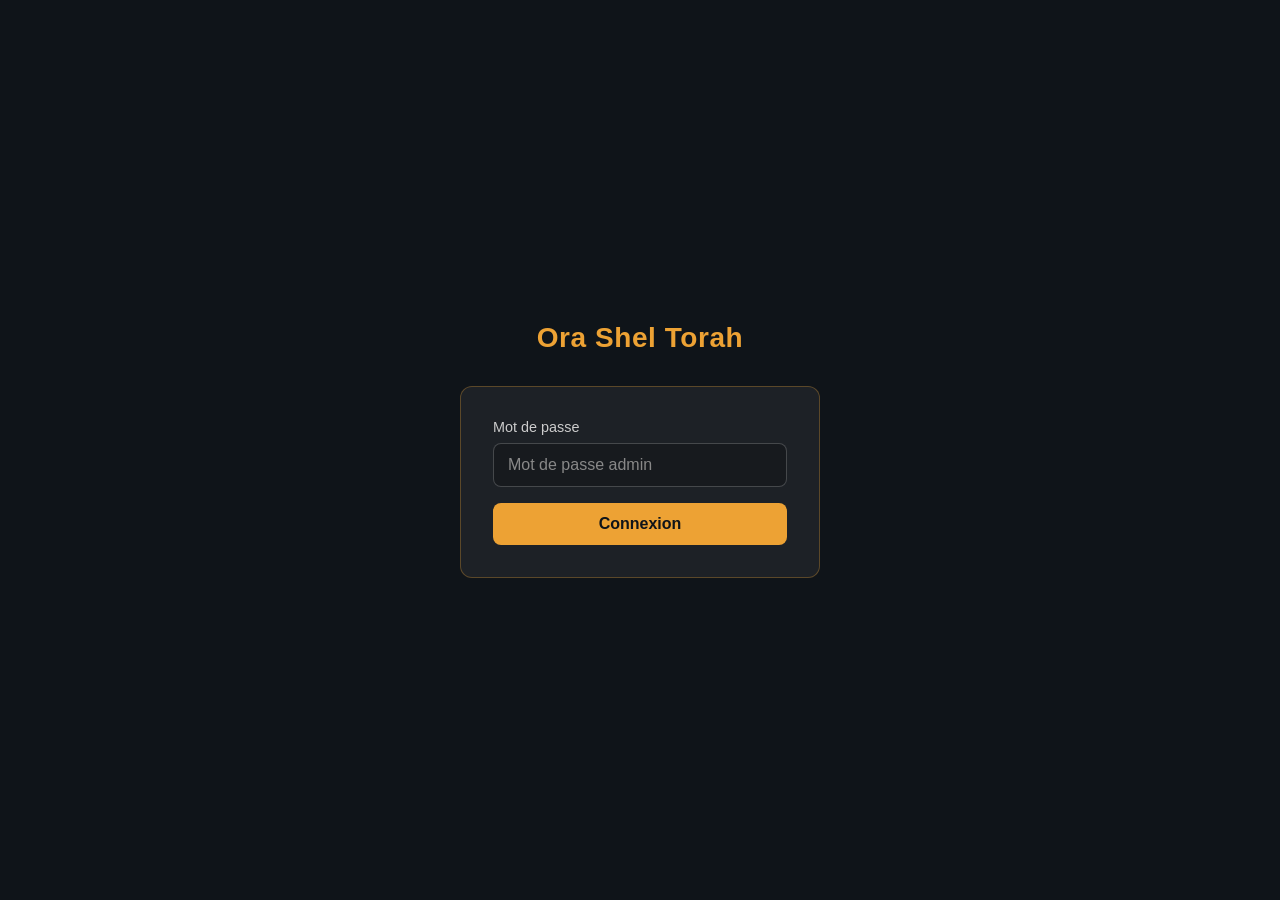
==== admin.html @ 5a6f04cb "fonctionnement dashboard" ====
<!DOCTYPE html>
<html lang="fr">
<head>
  <meta charset="UTF-8">
  <meta name="viewport" content="width=device-width, initial-scale=1.0">
  <title>Admin — Ora Shel Torah</title>
  <style>
    * { box-sizing: border-box; }
    body {
      font-family: Arial, sans-serif;
      margin: 0;
      padding: 0;
      background: #0f1419;
      min-height: 100vh;
      color: #333;
    }
    body.dashboard-visible {
      background: #fff;
    }

    /* ========== PAGE CONNEXION ========== */
    #login-page {
      min-height: 100vh;
      display: flex;
      flex-direction: column;
      align-items: center;
      justify-content: center;
      padding: 2rem;
      background: #0f1419;
    }
    #login-page.hidden { display: none; }

    .login-logo {
      color: #eda234;
      font-size: 1.75rem;
      font-weight: 700;
      margin-bottom: 2rem;
      text-align: center;
      letter-spacing: 0.02em;
    }
    .login-box {
      background: rgba(255,255,255,0.06);
      border: 1px solid rgba(237, 162, 52, 0.3);
      border-radius: 12px;
      padding: 2rem;
      width: 100%;
      max-width: 360px;
    }
    .login-box label {
      display: block;
      color: #ccc;
      font-size: 0.9rem;
      margin-bottom: 0.5rem;
    }
    .login-box input[type="password"] {
      width: 100%;
      padding: 12px 14px;
      border: 1px solid rgba(255,255,255,0.2);
      border-radius: 8px;
      background: rgba(0,0,0,0.2);
      color: #fff;
      font-size: 1rem;
      margin-bottom: 1rem;
    }
    .login-box input::placeholder {
      color: #888;
    }
    .btn-login {
      width: 100%;
      padding: 12px;
      background: #eda234;
      color: #0f1419;
      border: none;
      border-radius: 8px;
      font-size: 1rem;
      font-weight: 600;
      cursor: pointer;
      transition: background 0.2s;
    }
    .btn-login:hover {
      background: #d4922a;
    }
    .login-error {
      color: #e74c3c;
      font-size: 0.9rem;
      margin-top: 1rem;
      text-align: center;
      display: none;
    }
    .login-error.visible { display: block; }

    /* ========== DASHBOARD ========== */
    #dashboard {
      display: none;
      max-width: 640px;
      margin: 0 auto;
      padding: 2rem;
      background: #fff;
      min-height: 100vh;
    }
    #dashboard.visible { display: block; }

    .dashboard-header {
      display: flex;
      align-items: center;
      justify-content: space-between;
      margin-bottom: 2rem;
      padding-bottom: 1rem;
      border-bottom: 2px solid #eda234;
    }
    .dashboard-title {
      font-size: 1.5rem;
      color: #0f1419;
      margin: 0;
    }
    .btn-logout {
      padding: 8px 16px;
      background: #0f1419;
      color: #fff;
      border: none;
      border-radius: 8px;
      font-size: 0.9rem;
      cursor: pointer;
    }
    .btn-logout:hover { opacity: 0.9; }

    .form-group {
      margin-bottom: 1.25rem;
    }
    .form-group label {
      display: block;
      font-size: 0.9rem;
      font-weight: 600;
      color: #333;
      margin-bottom: 0.4rem;
    }
    .form-group input {
      width: 100%;
      padding: 10px 12px;
      border: 1px solid #ccc;
      border-radius: 8px;
      font-size: 1rem;
      font-family: Arial, sans-serif;
    }
    .form-group input:focus {
      outline: none;
      border-color: #eda234;
      box-shadow: 0 0 0 2px rgba(237, 162, 52, 0.2);
    }

    .btn-send {
      padding: 12px 24px;
      background: #eda234;
      color: #0f1419;
      border: none;
      border-radius: 8px;
      font-size: 1rem;
      font-weight: 600;
      cursor: pointer;
      margin-top: 0.5rem;
      transition: background 0.2s;
    }
    .btn-send:hover {
      background: #d4922a;
    }
    .btn-send:disabled {
      opacity: 0.6;
      cursor: not-allowed;
    }

    .msg-success {
      color: #27ae60;
      font-size: 0.95rem;
      margin-top: 1rem;
      padding: 10px;
      background: #e8f8f0;
      border-radius: 8px;
      display: none;
    }
    .msg-success.visible { display: block; }
    .msg-error {
      color: #e74c3c;
      font-size: 0.95rem;
      margin-top: 1rem;
      padding: 10px;
      background: #fdeaea;
      border-radius: 8px;
      display: none;
    }
    .msg-error.visible { display: block; }
  </style>
</head>
<body>
  <!-- 1. PAGE DE CONNEXION -->
  <div id="login-page">
    <div class="login-logo">Ora Shel Torah</div>
    <div class="login-box">
      <label for="admin-password">Mot de passe</label>
      <input type="password" id="admin-password" placeholder="Mot de passe admin" autocomplete="current-password">
      <button type="button" class="btn-login" id="btn-login">Connexion</button>
      <p class="login-error" id="login-error">Mot de passe incorrect.</p>
    </div>
  </div>

  <!-- 2. DASHBOARD -->
  <div id="dashboard">
    <div class="dashboard-header">
      <h1 class="dashboard-title">📦 Gestion des commandes</h1>
      <button type="button" class="btn-logout" id="btn-logout">Déconnexion</button>
    </div>

    <div style="display:flex; gap:12px; margin-bottom:24px;">
      <a href="https://www.laposte.fr/colissimo/vos-envois" target="_blank" style="background:#eda234; color:#0f1419; padding:10px 16px; border-radius:6px; text-decoration:none; font-weight:bold;">📮 Créer un bordereau Colissimo</a>
      <a href="https://www.laposte.fr/outils/track-a-parcel" target="_blank" style="background:#0f1419; color:#eda234; padding:10px 16px; border-radius:6px; text-decoration:none; font-weight:bold;">🔍 Suivre un colis</a>
    </div>

    <form id="tracking-form">
      <div class="form-group">
        <label for="ref">Référence commande (session_id Stripe)</label>
        <input type="text" id="ref" name="ref" placeholder="cs_xxx..." required>
      </div>
      <div class="form-group">
        <label for="client-name">Nom du client</label>
        <input type="text" id="client-name" name="clientName" placeholder="Jean Dupont" required>
      </div>
      <div class="form-group">
        <label for="client-email">Email du client</label>
        <input type="email" id="client-email" name="clientEmail" placeholder="jean@exemple.fr" required>
      </div>
      <div class="form-group">
        <label for="product">Produit commandé</label>
        <select id="product" name="product" required style="width:100%; padding:10px 12px; border:1px solid #ccc; border-radius:8px; font-size:1rem;">
          <option value="">— Choisir un produit —</option>
          <option value="La Parole Transmise - Lumières d'Israël">La Parole Transmise - Lumières d'Israël</option>
          <option value="Minhag ou Halakha">Minhag ou Halakha</option>
          <option value="Jérusalem du Ciel">Jérusalem du Ciel</option>
          <option value="Pack Famille">Pack Famille</option>
        </select>
      </div>
      <div class="form-group">
        <label for="tracking">Numéro de suivi Colissimo</label>
        <input type="text" id="tracking" name="tracking" placeholder="8X12345678901" required>
        <div id="tracking-link-preview" style="margin-top:8px; display:none;">
          <a id="tracking-link" href="" target="_blank" style="color:#eda234;">🔗 Voir le suivi sur laposte.fr</a>
        </div>
      </div>
      <button type="submit" class="btn-send" id="btn-send">Envoyer email de suivi</button>
    </form>

    <p class="msg-success" id="msg-success">Email de suivi envoyé avec succès.</p>
    <p class="msg-error" id="msg-error"></p>
  </div>

  <script>
    const ADMIN_PASSWORD = 'OraShel2026';
    const loginPage = document.getElementById('login-page');
    const dashboard = document.getElementById('dashboard');
    const passwordInput = document.getElementById('admin-password');
    const btnLogin = document.getElementById('btn-login');
    const loginError = document.getElementById('login-error');
    const btnLogout = document.getElementById('btn-logout');
    const trackingForm = document.getElementById('tracking-form');
    const btnSend = document.getElementById('btn-send');
    const msgSuccess = document.getElementById('msg-success');
    const msgError = document.getElementById('msg-error');

    // Connexion
    function doLogin() {
      loginError.classList.remove('visible');
      if (passwordInput.value === ADMIN_PASSWORD) {
        loginPage.classList.add('hidden');
        dashboard.classList.add('visible');
        document.body.classList.add('dashboard-visible');
        passwordInput.value = '';
        // Lire les paramètres URL et pré-remplir le formulaire
        const params = new URLSearchParams(window.location.search);
        if (params.get('name')) {
          document.getElementById('client-name').value = params.get('name') || '';
          document.getElementById('client-email').value = params.get('email') || '';
          document.getElementById('ref').value = params.get('session') || '';
          const productSelect = document.getElementById('product');
          const productParam = params.get('product') || '';
          for (let opt of productSelect.options) {
            if (opt.value && (opt.value.includes(productParam) || productParam.includes(opt.value))) {
              opt.selected = true;
              break;
            }
          }
          const banner = document.createElement('div');
          banner.style.cssText = 'background:#d4edda; color:#155724; padding:12px; border-radius:6px; margin-bottom:20px;';
          banner.innerHTML = '✅ Commande chargée automatiquement depuis l\'email de confirmation.';
          document.getElementById('dashboard').prepend(banner);
        }
      } else {
        loginError.classList.add('visible');
      }
    }
    btnLogin.addEventListener('click', doLogin);
    passwordInput.addEventListener('keypress', function(e) {
      if (e.key === 'Enter') doLogin();
    });

    // Lien suivi Colissimo dynamique
    const trackingInput = document.getElementById('tracking');
    trackingInput.addEventListener('input', function() {
      const num = this.value.trim();
      const preview = document.getElementById('tracking-link-preview');
      const link = document.getElementById('tracking-link');
      if (num.length > 5) {
        link.href = 'https://www.laposte.fr/outils/track-a-parcel?code=' + num;
        preview.style.display = 'block';
      } else {
        preview.style.display = 'none';
      }
    });

    // Déconnexion
    btnLogout.addEventListener('click', function() {
      dashboard.classList.remove('visible');
      loginPage.classList.remove('hidden');
      document.body.classList.remove('dashboard-visible');
      msgSuccess.classList.remove('visible');
      msgError.classList.remove('visible');
    });

    // Envoi email de suivi
    trackingForm.addEventListener('submit', async function(e) {
      e.preventDefault();
      msgSuccess.classList.remove('visible');
      msgError.classList.remove('visible');
      btnSend.disabled = true;

      const payload = {
        ref: document.getElementById('ref').value.trim(),
        clientName: document.getElementById('client-name').value.trim(),
        clientEmail: document.getElementById('client-email').value.trim(),
        product: document.getElementById('product').value.trim(),
        tracking: document.getElementById('tracking').value.trim()
      };

      try {
        const res = await fetch('/.netlify/functions/send-tracking', {
          method: 'POST',
          headers: { 'Content-Type': 'application/json' },
          body: JSON.stringify(payload)
        });
        const data = await res.json().catch(() => ({}));
        if (res.ok && !data.error) {
          msgSuccess.classList.add('visible');
          trackingForm.reset();
        } else {
          msgError.textContent = data.error || data.message || 'Erreur lors de l\'envoi.';
          msgError.classList.add('visible');
        }
      } catch (err) {
        msgError.textContent = 'Erreur réseau : ' + err.message;
        msgError.classList.add('visible');
      }
      btnSend.disabled = false;
    });
  </script>
</body>
</html>
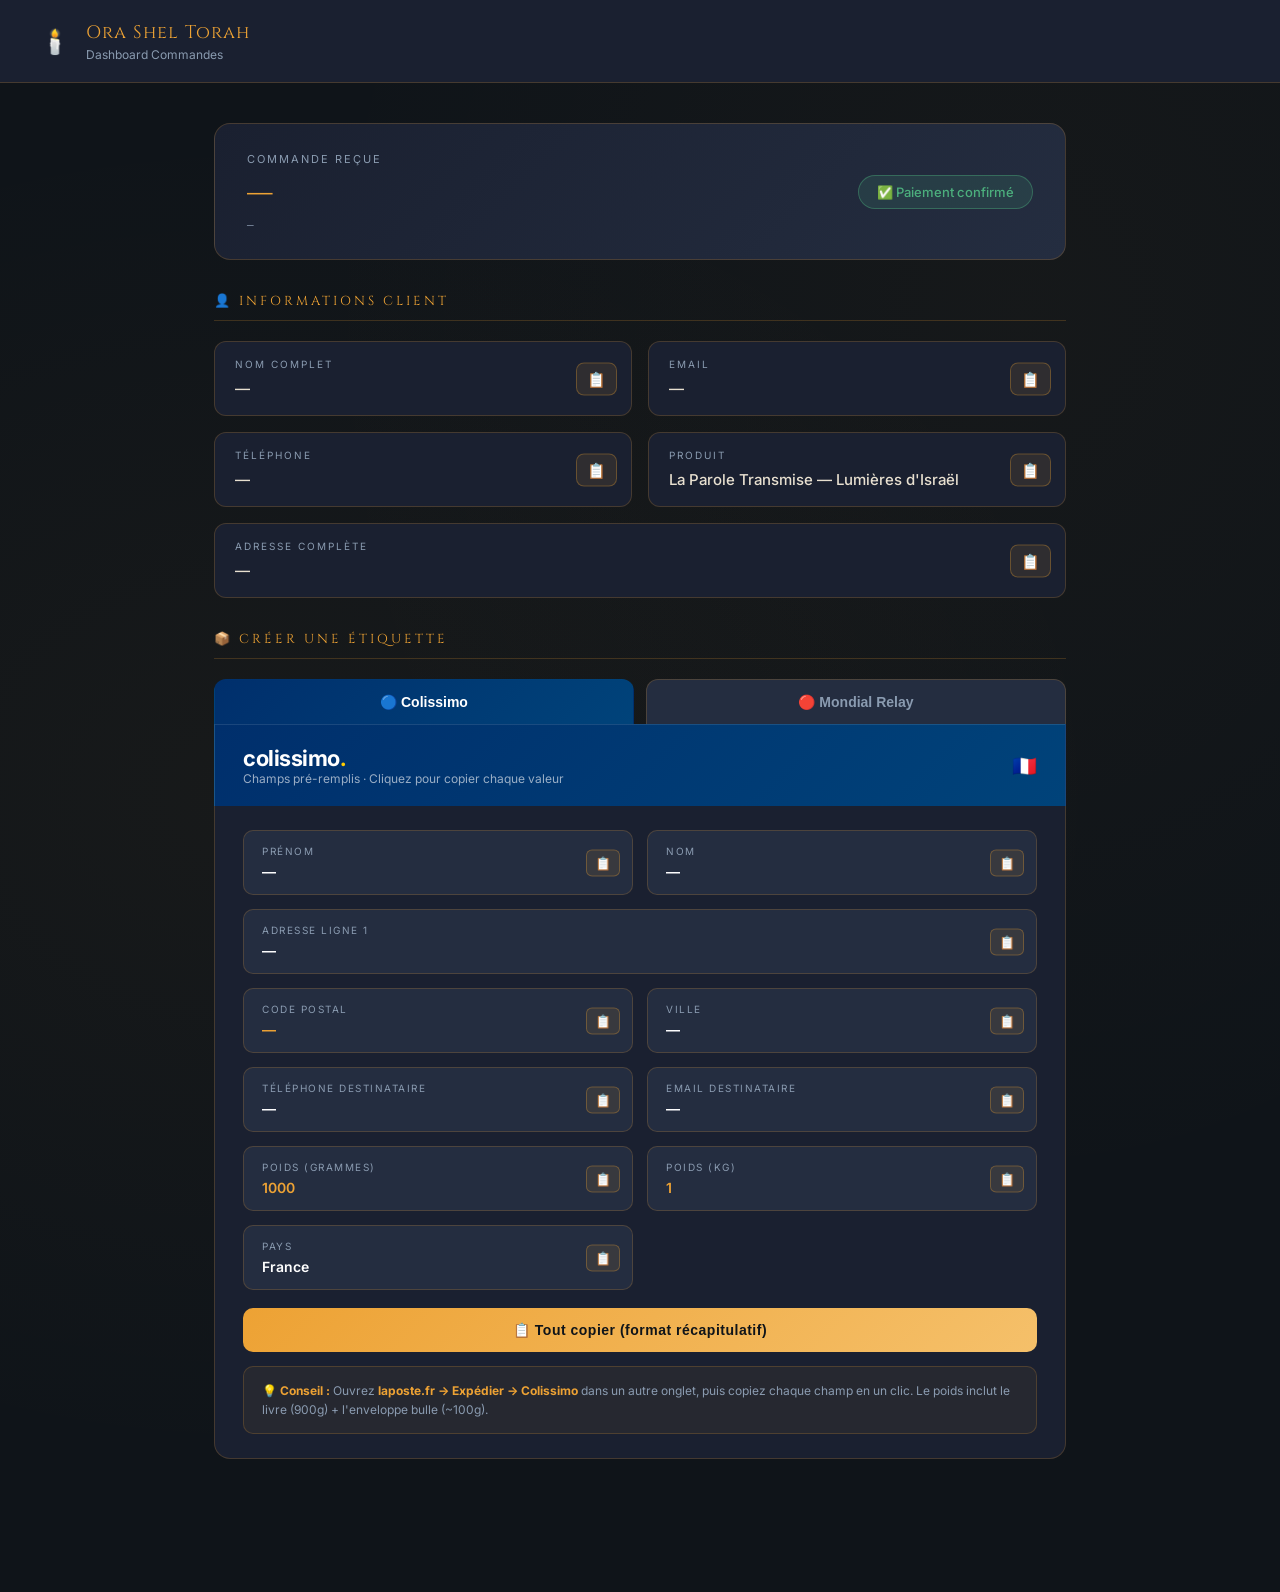
==== commit 46db4f37: "Update admin.html adjonction mondial relais" ====
--- a/admin.html
+++ b/admin.html
@@ -1,363 +1,801 @@
 <!DOCTYPE html>
 <html lang="fr">
 <head>
-  <meta charset="UTF-8">
-  <meta name="viewport" content="width=device-width, initial-scale=1.0">
-  <title>Admin — Ora Shel Torah</title>
-  <style>
-    * { box-sizing: border-box; }
-    body {
-      font-family: Arial, sans-serif;
-      margin: 0;
-      padding: 0;
-      background: #0f1419;
-      min-height: 100vh;
-      color: #333;
-    }
-    body.dashboard-visible {
-      background: #fff;
-    }
-
-    /* ========== PAGE CONNEXION ========== */
-    #login-page {
-      min-height: 100vh;
-      display: flex;
-      flex-direction: column;
-      align-items: center;
-      justify-content: center;
-      padding: 2rem;
-      background: #0f1419;
-    }
-    #login-page.hidden { display: none; }
-
-    .login-logo {
-      color: #eda234;
-      font-size: 1.75rem;
-      font-weight: 700;
-      margin-bottom: 2rem;
-      text-align: center;
-      letter-spacing: 0.02em;
-    }
-    .login-box {
-      background: rgba(255,255,255,0.06);
-      border: 1px solid rgba(237, 162, 52, 0.3);
-      border-radius: 12px;
-      padding: 2rem;
-      width: 100%;
-      max-width: 360px;
-    }
-    .login-box label {
-      display: block;
-      color: #ccc;
-      font-size: 0.9rem;
-      margin-bottom: 0.5rem;
-    }
-    .login-box input[type="password"] {
-      width: 100%;
-      padding: 12px 14px;
-      border: 1px solid rgba(255,255,255,0.2);
-      border-radius: 8px;
-      background: rgba(0,0,0,0.2);
-      color: #fff;
-      font-size: 1rem;
-      margin-bottom: 1rem;
-    }
-    .login-box input::placeholder {
-      color: #888;
-    }
-    .btn-login {
-      width: 100%;
-      padding: 12px;
-      background: #eda234;
-      color: #0f1419;
-      border: none;
-      border-radius: 8px;
-      font-size: 1rem;
-      font-weight: 600;
-      cursor: pointer;
-      transition: background 0.2s;
-    }
-    .btn-login:hover {
-      background: #d4922a;
-    }
-    .login-error {
-      color: #e74c3c;
-      font-size: 0.9rem;
-      margin-top: 1rem;
-      text-align: center;
-      display: none;
-    }
-    .login-error.visible { display: block; }
-
-    /* ========== DASHBOARD ========== */
-    #dashboard {
-      display: none;
-      max-width: 640px;
-      margin: 0 auto;
-      padding: 2rem;
-      background: #fff;
-      min-height: 100vh;
-    }
-    #dashboard.visible { display: block; }
-
-    .dashboard-header {
-      display: flex;
-      align-items: center;
-      justify-content: space-between;
-      margin-bottom: 2rem;
-      padding-bottom: 1rem;
-      border-bottom: 2px solid #eda234;
-    }
-    .dashboard-title {
-      font-size: 1.5rem;
-      color: #0f1419;
-      margin: 0;
-    }
-    .btn-logout {
-      padding: 8px 16px;
-      background: #0f1419;
-      color: #fff;
-      border: none;
-      border-radius: 8px;
-      font-size: 0.9rem;
-      cursor: pointer;
-    }
-    .btn-logout:hover { opacity: 0.9; }
-
-    .form-group {
-      margin-bottom: 1.25rem;
-    }
-    .form-group label {
-      display: block;
-      font-size: 0.9rem;
-      font-weight: 600;
-      color: #333;
-      margin-bottom: 0.4rem;
-    }
-    .form-group input {
-      width: 100%;
-      padding: 10px 12px;
-      border: 1px solid #ccc;
-      border-radius: 8px;
-      font-size: 1rem;
-      font-family: Arial, sans-serif;
-    }
-    .form-group input:focus {
-      outline: none;
-      border-color: #eda234;
-      box-shadow: 0 0 0 2px rgba(237, 162, 52, 0.2);
-    }
-
-    .btn-send {
-      padding: 12px 24px;
-      background: #eda234;
-      color: #0f1419;
-      border: none;
-      border-radius: 8px;
-      font-size: 1rem;
-      font-weight: 600;
-      cursor: pointer;
-      margin-top: 0.5rem;
-      transition: background 0.2s;
-    }
-    .btn-send:hover {
-      background: #d4922a;
-    }
-    .btn-send:disabled {
-      opacity: 0.6;
-      cursor: not-allowed;
-    }
-
-    .msg-success {
-      color: #27ae60;
-      font-size: 0.95rem;
-      margin-top: 1rem;
-      padding: 10px;
-      background: #e8f8f0;
-      border-radius: 8px;
-      display: none;
-    }
-    .msg-success.visible { display: block; }
-    .msg-error {
-      color: #e74c3c;
-      font-size: 0.95rem;
-      margin-top: 1rem;
-      padding: 10px;
-      background: #fdeaea;
-      border-radius: 8px;
-      display: none;
-    }
-    .msg-error.visible { display: block; }
-  </style>
+<meta charset="UTF-8">
+<meta name="viewport" content="width=device-width, initial-scale=1.0">
+<title>Dashboard Commandes — Ora Shel Torah</title>
+<link href="https://fonts.googleapis.com/css2?family=Cinzel:wght@400;600&family=Inter:wght@300;400;500;600&display=swap" rel="stylesheet">
+<style>
+  :root {
+    --gold: #eda234;
+    --gold-light: #f5c06a;
+    --dark: #0f1419;
+    --dark2: #1a2030;
+    --dark3: #242d40;
+    --text: #e8e0d0;
+    --text-muted: #8a9bb0;
+    --success: #4caf7d;
+    --border: rgba(237,162,52,0.2);
+  }
+
+  * { box-sizing: border-box; margin: 0; padding: 0; }
+
+  body {
+    background: var(--dark);
+    color: var(--text);
+    font-family: 'Inter', sans-serif;
+    min-height: 100vh;
+    background-image: 
+      radial-gradient(ellipse at 20% 50%, rgba(237,162,52,0.04) 0%, transparent 60%),
+      radial-gradient(ellipse at 80% 20%, rgba(237,162,52,0.03) 0%, transparent 50%);
+  }
+
+  header {
+    background: var(--dark2);
+    border-bottom: 1px solid var(--border);
+    padding: 20px 40px;
+    display: flex;
+    align-items: center;
+    gap: 16px;
+  }
+
+  header .logo-text {
+    font-family: 'Cinzel', serif;
+    font-size: 18px;
+    color: var(--gold);
+    letter-spacing: 1px;
+  }
+
+  header .subtitle {
+    font-size: 12px;
+    color: var(--text-muted);
+    margin-top: 2px;
+  }
+
+  .flame { font-size: 24px; }
+
+  .main {
+    max-width: 900px;
+    margin: 40px auto;
+    padding: 0 24px 60px;
+  }
+
+  .order-banner {
+    background: linear-gradient(135deg, var(--dark2), var(--dark3));
+    border: 1px solid var(--border);
+    border-radius: 16px;
+    padding: 28px 32px;
+    margin-bottom: 32px;
+    display: flex;
+    justify-content: space-between;
+    align-items: center;
+    flex-wrap: wrap;
+    gap: 16px;
+  }
+
+  .order-banner .label {
+    font-size: 11px;
+    text-transform: uppercase;
+    letter-spacing: 2px;
+    color: var(--text-muted);
+    margin-bottom: 6px;
+  }
+
+  .order-banner .amount {
+    font-family: 'Cinzel', serif;
+    font-size: 32px;
+    color: var(--gold);
+    font-weight: 600;
+  }
+
+  .order-banner .ref {
+    font-size: 11px;
+    color: var(--text-muted);
+    font-family: monospace;
+    margin-top: 4px;
+    word-break: break-all;
+    max-width: 400px;
+  }
+
+  .badge-success {
+    background: rgba(76,175,125,0.15);
+    border: 1px solid rgba(76,175,125,0.4);
+    color: var(--success);
+    padding: 8px 18px;
+    border-radius: 20px;
+    font-size: 13px;
+    font-weight: 500;
+    white-space: nowrap;
+  }
+
+  .section-title {
+    font-family: 'Cinzel', serif;
+    font-size: 13px;
+    letter-spacing: 3px;
+    text-transform: uppercase;
+    color: var(--gold);
+    margin-bottom: 20px;
+    padding-bottom: 10px;
+    border-bottom: 1px solid var(--border);
+    display: flex;
+    align-items: center;
+    gap: 10px;
+  }
+
+  .grid {
+    display: grid;
+    grid-template-columns: 1fr 1fr;
+    gap: 16px;
+    margin-bottom: 32px;
+  }
+
+  .grid.full { grid-template-columns: 1fr; }
+  .span2 { grid-column: span 2; }
+
+  .field {
+    background: var(--dark2);
+    border: 1px solid var(--border);
+    border-radius: 12px;
+    padding: 16px 20px;
+    position: relative;
+    transition: border-color 0.2s;
+  }
+
+  .field:hover { border-color: rgba(237,162,52,0.4); }
+
+  .field-label {
+    font-size: 10px;
+    text-transform: uppercase;
+    letter-spacing: 2px;
+    color: var(--text-muted);
+    margin-bottom: 8px;
+  }
+
+  .field-value {
+    font-size: 15px;
+    font-weight: 500;
+    color: var(--text);
+    line-height: 1.4;
+    padding-right: 44px;
+    word-break: break-word;
+  }
+
+  .copy-btn {
+    position: absolute;
+    top: 50%;
+    right: 14px;
+    transform: translateY(-50%);
+    background: rgba(237,162,52,0.1);
+    border: 1px solid rgba(237,162,52,0.3);
+    border-radius: 8px;
+    color: var(--gold);
+    padding: 8px 10px;
+    cursor: pointer;
+    font-size: 15px;
+    transition: all 0.2s;
+    line-height: 1;
+  }
+
+  .copy-btn:hover {
+    background: rgba(237,162,52,0.25);
+    border-color: var(--gold);
+  }
+
+  .copy-btn.copied {
+    background: rgba(76,175,125,0.2);
+    border-color: var(--success);
+    color: var(--success);
+  }
+
+  /* Colissimo section */
+  /* Tabs transporteur */
+  .tabs {
+    display: flex;
+    gap: 12px;
+    margin-bottom: 0;
+  }
+
+  .tab-btn {
+    flex: 1;
+    padding: 14px 20px;
+    border-radius: 12px 12px 0 0;
+    border: 1px solid var(--border);
+    border-bottom: none;
+    background: var(--dark3);
+    color: var(--text-muted);
+    font-size: 14px;
+    font-weight: 600;
+    cursor: pointer;
+    transition: all 0.2s;
+    display: flex;
+    align-items: center;
+    justify-content: center;
+    gap: 8px;
+  }
+
+  .tab-btn.active-colissimo {
+    background: linear-gradient(135deg, #002f6c, #00437a);
+    color: #fff;
+    border-color: transparent;
+  }
+
+  .tab-btn.active-mr {
+    background: linear-gradient(135deg, #e30613, #c0000f);
+    color: #fff;
+    border-color: transparent;
+  }
+
+  .tab-panel { display: none; }
+  .tab-panel.active { display: block; }
+
+  .colissimo-header {
+    background: linear-gradient(135deg, #002f6c, #00437a);
+    border-radius: 0 0 0 0;
+    padding: 20px 28px;
+    display: flex;
+    align-items: center;
+    gap: 14px;
+    border: 1px solid rgba(255,255,255,0.1);
+    border-bottom: none;
+  }
+
+  .colissimo-logo {
+    font-size: 22px;
+    font-weight: 700;
+    color: #fff;
+    letter-spacing: -0.5px;
+  }
+
+  .colissimo-logo span { color: #ffcc00; }
+
+  .colissimo-sub {
+    font-size: 12px;
+    color: rgba(255,255,255,0.6);
+  }
+
+  .colissimo-body {
+    background: var(--dark2);
+    border: 1px solid var(--border);
+    border-top: none;
+    border-radius: 0 0 16px 16px;
+    padding: 24px 28px;
+    margin-bottom: 32px;
+  }
+
+  .col-grid {
+    display: grid;
+    grid-template-columns: 1fr 1fr;
+    gap: 14px;
+  }
+
+  .col-field {
+    background: var(--dark3);
+    border: 1px solid var(--border);
+    border-radius: 10px;
+    padding: 14px 18px;
+    position: relative;
+  }
+
+  .col-field.full { grid-column: span 2; }
+
+  .col-label {
+    font-size: 10px;
+    text-transform: uppercase;
+    letter-spacing: 1.5px;
+    color: var(--text-muted);
+    margin-bottom: 6px;
+  }
+
+  .col-value {
+    font-size: 14px;
+    font-weight: 600;
+    color: #fff;
+    padding-right: 40px;
+  }
+
+  .col-value.highlight { color: var(--gold); }
+
+  .copy-btn-sm {
+    position: absolute;
+    top: 50%;
+    right: 12px;
+    transform: translateY(-50%);
+    background: rgba(237,162,52,0.1);
+    border: 1px solid rgba(237,162,52,0.3);
+    border-radius: 6px;
+    color: var(--gold);
+    padding: 6px 8px;
+    cursor: pointer;
+    font-size: 13px;
+    transition: all 0.2s;
+    line-height: 1;
+  }
+
+  .copy-btn-sm:hover { background: rgba(237,162,52,0.3); }
+  .copy-btn-sm.copied { background: rgba(76,175,125,0.2); color: var(--success); border-color: var(--success); }
+
+  .copy-all-btn {
+    display: block;
+    width: 100%;
+    margin-top: 18px;
+    background: linear-gradient(135deg, var(--gold), var(--gold-light));
+    color: var(--dark);
+    border: none;
+    border-radius: 10px;
+    padding: 14px;
+    font-size: 14px;
+    font-weight: 700;
+    cursor: pointer;
+    letter-spacing: 0.5px;
+    transition: all 0.2s;
+  }
+
+  .copy-all-btn:hover { transform: translateY(-1px); box-shadow: 0 4px 20px rgba(237,162,52,0.3); }
+
+  .toast {
+    position: fixed;
+    bottom: 30px;
+    right: 30px;
+    background: var(--success);
+    color: #fff;
+    padding: 12px 22px;
+    border-radius: 10px;
+    font-size: 14px;
+    font-weight: 600;
+    opacity: 0;
+    transform: translateY(10px);
+    transition: all 0.3s;
+    z-index: 999;
+    pointer-events: none;
+  }
+
+  .toast.show { opacity: 1; transform: translateY(0); }
+
+  .note {
+    background: rgba(237,162,52,0.06);
+    border: 1px solid rgba(237,162,52,0.2);
+    border-radius: 10px;
+    padding: 14px 18px;
+    font-size: 12px;
+    color: var(--text-muted);
+    margin-top: 14px;
+    line-height: 1.6;
+  }
+
+  .note strong { color: var(--gold); }
+
+  /* Mondial Relay */
+  .mr-header {
+    background: linear-gradient(135deg, #e30613, #c0000f);
+    padding: 20px 28px;
+    display: flex;
+    align-items: center;
+    gap: 14px;
+    border: 1px solid rgba(255,255,255,0.1);
+    border-bottom: none;
+  }
+
+  .mr-logo {
+    font-size: 20px;
+    font-weight: 800;
+    color: #fff;
+    letter-spacing: -0.5px;
+  }
+
+  .mr-logo span { color: #ffdd00; }
+
+  .mr-note {
+    background: rgba(227,6,19,0.1);
+    border: 1px solid rgba(227,6,19,0.3);
+    border-radius: 8px;
+    padding: 12px 16px;
+    font-size: 12px;
+    color: #ff8a8a;
+    margin-bottom: 16px;
+    line-height: 1.6;
+  }
+
+  .mr-note strong { color: #ffb3b3; }
+
+  .relay-field {
+    background: var(--dark3);
+    border: 2px dashed rgba(227,6,19,0.3);
+    border-radius: 10px;
+    padding: 14px 18px;
+    grid-column: span 2;
+    text-align: center;
+  }
+
+  .relay-field .col-label { text-align: left; }
+
+  .relay-input {
+    width: 100%;
+    background: var(--dark2);
+    border: 1px solid rgba(227,6,19,0.4);
+    border-radius: 8px;
+    color: #fff;
+    padding: 10px 14px;
+    font-size: 14px;
+    font-family: 'Inter', sans-serif;
+    margin-top: 8px;
+    outline: none;
+    transition: border-color 0.2s;
+  }
+
+  .relay-input:focus { border-color: #e30613; }
+  .relay-input::placeholder { color: var(--text-muted); }
+
+  .copy-all-btn.mr {
+    background: linear-gradient(135deg, #e30613, #ff3333);
+    color: #fff;
+  }
+
+  @media (max-width: 600px) {
+    .grid, .col-grid { grid-template-columns: 1fr; }
+    .span2, .col-field.full { grid-column: span 1; }
+    .order-banner { flex-direction: column; }
+    header { padding: 16px 20px; }
+    .main { padding: 0 16px 40px; }
+  }
+</style>
 </head>
 <body>
-  <!-- 1. PAGE DE CONNEXION -->
-  <div id="login-page">
-    <div class="login-logo">Ora Shel Torah</div>
-    <div class="login-box">
-      <label for="admin-password">Mot de passe</label>
-      <input type="password" id="admin-password" placeholder="Mot de passe admin" autocomplete="current-password">
-      <button type="button" class="btn-login" id="btn-login">Connexion</button>
-      <p class="login-error" id="login-error">Mot de passe incorrect.</p>
-    </div>
+
+<header>
+  <div class="flame">🕯️</div>
+  <div>
+    <div class="logo-text">Ora Shel Torah</div>
+    <div class="subtitle">Dashboard Commandes</div>
   </div>
-
-  <!-- 2. DASHBOARD -->
-  <div id="dashboard">
-    <div class="dashboard-header">
-      <h1 class="dashboard-title">📦 Gestion des commandes</h1>
-      <button type="button" class="btn-logout" id="btn-logout">Déconnexion</button>
-    </div>
-
-    <div style="display:flex; gap:12px; margin-bottom:24px;">
-      <a href="https://www.laposte.fr/colissimo/vos-envois" target="_blank" style="background:#eda234; color:#0f1419; padding:10px 16px; border-radius:6px; text-decoration:none; font-weight:bold;">📮 Créer un bordereau Colissimo</a>
-      <a href="https://www.laposte.fr/outils/track-a-parcel" target="_blank" style="background:#0f1419; color:#eda234; padding:10px 16px; border-radius:6px; text-decoration:none; font-weight:bold;">🔍 Suivre un colis</a>
-    </div>
-
-    <form id="tracking-form">
-      <div class="form-group">
-        <label for="ref">Référence commande (session_id Stripe)</label>
-        <input type="text" id="ref" name="ref" placeholder="cs_xxx..." required>
-      </div>
-      <div class="form-group">
-        <label for="client-name">Nom du client</label>
-        <input type="text" id="client-name" name="clientName" placeholder="Jean Dupont" required>
-      </div>
-      <div class="form-group">
-        <label for="client-email">Email du client</label>
-        <input type="email" id="client-email" name="clientEmail" placeholder="jean@exemple.fr" required>
-      </div>
-      <div class="form-group">
-        <label for="product">Produit commandé</label>
-        <select id="product" name="product" required style="width:100%; padding:10px 12px; border:1px solid #ccc; border-radius:8px; font-size:1rem;">
-          <option value="">— Choisir un produit —</option>
-          <option value="La Parole Transmise - Lumières d'Israël">La Parole Transmise - Lumières d'Israël</option>
-          <option value="Minhag ou Halakha">Minhag ou Halakha</option>
-          <option value="Jérusalem du Ciel">Jérusalem du Ciel</option>
-          <option value="Pack Famille">Pack Famille</option>
-        </select>
-      </div>
-      <div class="form-group">
-        <label for="tracking">Numéro de suivi Colissimo</label>
-        <input type="text" id="tracking" name="tracking" placeholder="8X12345678901" required>
-        <div id="tracking-link-preview" style="margin-top:8px; display:none;">
-          <a id="tracking-link" href="" target="_blank" style="color:#eda234;">🔗 Voir le suivi sur laposte.fr</a>
-        </div>
-      </div>
-      <button type="submit" class="btn-send" id="btn-send">Envoyer email de suivi</button>
-    </form>
-
-    <p class="msg-success" id="msg-success">Email de suivi envoyé avec succès.</p>
-    <p class="msg-error" id="msg-error"></p>
+</header>
+
+<div class="main">
+
+  <!-- Bannière commande -->
+  <div class="order-banner">
+    <div>
+      <div class="label">Commande reçue</div>
+      <div class="amount" id="display-amount">—</div>
+      <div class="ref" id="display-ref">—</div>
+    </div>
+    <div class="badge-success">✅ Paiement confirmé</div>
   </div>
 
-  <script>
-    const ADMIN_PASSWORD = 'OraShel2026';
-    const loginPage = document.getElementById('login-page');
-    const dashboard = document.getElementById('dashboard');
-    const passwordInput = document.getElementById('admin-password');
-    const btnLogin = document.getElementById('btn-login');
-    const loginError = document.getElementById('login-error');
-    const btnLogout = document.getElementById('btn-logout');
-    const trackingForm = document.getElementById('tracking-form');
-    const btnSend = document.getElementById('btn-send');
-    const msgSuccess = document.getElementById('msg-success');
-    const msgError = document.getElementById('msg-error');
-
-    // Connexion
-    function doLogin() {
-      loginError.classList.remove('visible');
-      if (passwordInput.value === ADMIN_PASSWORD) {
-        loginPage.classList.add('hidden');
-        dashboard.classList.add('visible');
-        document.body.classList.add('dashboard-visible');
-        passwordInput.value = '';
-        // Lire les paramètres URL et pré-remplir le formulaire
-        const params = new URLSearchParams(window.location.search);
-        if (params.get('name')) {
-          document.getElementById('client-name').value = params.get('name') || '';
-          document.getElementById('client-email').value = params.get('email') || '';
-          document.getElementById('ref').value = params.get('session') || '';
-          const productSelect = document.getElementById('product');
-          const productParam = params.get('product') || '';
-          for (let opt of productSelect.options) {
-            if (opt.value && (opt.value.includes(productParam) || productParam.includes(opt.value))) {
-              opt.selected = true;
-              break;
-            }
-          }
-          const banner = document.createElement('div');
-          banner.style.cssText = 'background:#d4edda; color:#155724; padding:12px; border-radius:6px; margin-bottom:20px;';
-          banner.innerHTML = '✅ Commande chargée automatiquement depuis l\'email de confirmation.';
-          document.getElementById('dashboard').prepend(banner);
-        }
-      } else {
-        loginError.classList.add('visible');
+  <!-- Infos client -->
+  <div class="section-title">👤 Informations client</div>
+  <div class="grid">
+    <div class="field">
+      <div class="field-label">Nom complet</div>
+      <div class="field-value" id="val-name">—</div>
+      <button class="copy-btn" onclick="copyField('val-name', this)" title="Copier">📋</button>
+    </div>
+    <div class="field">
+      <div class="field-label">Email</div>
+      <div class="field-value" id="val-email">—</div>
+      <button class="copy-btn" onclick="copyField('val-email', this)" title="Copier">📋</button>
+    </div>
+    <div class="field">
+      <div class="field-label">Téléphone</div>
+      <div class="field-value" id="val-phone">—</div>
+      <button class="copy-btn" onclick="copyField('val-phone', this)" title="Copier">📋</button>
+    </div>
+    <div class="field">
+      <div class="field-label">Produit</div>
+      <div class="field-value" id="val-product">La Parole Transmise — Lumières d'Israël</div>
+      <button class="copy-btn" onclick="copyField('val-product', this)" title="Copier">📋</button>
+    </div>
+    <div class="field span2">
+      <div class="field-label">Adresse complète</div>
+      <div class="field-value" id="val-address">—</div>
+      <button class="copy-btn" onclick="copyField('val-address', this)" title="Copier">📋</button>
+    </div>
+  </div>
+
+  <!-- Transporteurs -->
+  <div class="section-title">📦 Créer une étiquette</div>
+
+  <div class="tabs">
+    <button class="tab-btn active-colissimo" id="tab-colissimo" onclick="switchTab('colissimo')">
+      🔵 Colissimo
+    </button>
+    <button class="tab-btn" id="tab-mr" onclick="switchTab('mr')">
+      🔴 Mondial Relay
+    </button>
+  </div>
+
+  <!-- PANEL COLISSIMO -->
+  <div class="tab-panel active" id="panel-colissimo">
+  <div class="colissimo-header">
+    <div>
+      <div class="colissimo-logo">colissimo<span>.</span></div>
+      <div class="colissimo-sub">Champs pré-remplis · Cliquez pour copier chaque valeur</div>
+    </div>
+    <div style="margin-left:auto; font-size:20px;">🇫🇷</div>
+  </div>
+
+  <div class="colissimo-body">
+    <div class="col-grid">
+
+      <div class="col-field">
+        <div class="col-label">Prénom</div>
+        <div class="col-value" id="col-firstname">—</div>
+        <button class="copy-btn-sm" onclick="copyField('col-firstname', this)">📋</button>
+      </div>
+
+      <div class="col-field">
+        <div class="col-label">Nom</div>
+        <div class="col-value" id="col-lastname">—</div>
+        <button class="copy-btn-sm" onclick="copyField('col-lastname', this)">📋</button>
+      </div>
+
+      <div class="col-field full">
+        <div class="col-label">Adresse ligne 1</div>
+        <div class="col-value" id="col-addr1">—</div>
+        <button class="copy-btn-sm" onclick="copyField('col-addr1', this)">📋</button>
+      </div>
+
+      <div class="col-field">
+        <div class="col-label">Code postal</div>
+        <div class="col-value highlight" id="col-zip">—</div>
+        <button class="copy-btn-sm" onclick="copyField('col-zip', this)">📋</button>
+      </div>
+
+      <div class="col-field">
+        <div class="col-label">Ville</div>
+        <div class="col-value" id="col-city">—</div>
+        <button class="copy-btn-sm" onclick="copyField('col-city', this)">📋</button>
+      </div>
+
+      <div class="col-field">
+        <div class="col-label">Téléphone destinataire</div>
+        <div class="col-value" id="col-phone">—</div>
+        <button class="copy-btn-sm" onclick="copyField('col-phone', this)">📋</button>
+      </div>
+
+      <div class="col-field">
+        <div class="col-label">Email destinataire</div>
+        <div class="col-value" id="col-email">—</div>
+        <button class="copy-btn-sm" onclick="copyField('col-email', this)">📋</button>
+      </div>
+
+      <div class="col-field">
+        <div class="col-label">Poids (grammes)</div>
+        <div class="col-value highlight">1000</div>
+        <button class="copy-btn-sm" onclick="copyText('1000', this)">📋</button>
+      </div>
+
+      <div class="col-field">
+        <div class="col-label">Poids (kg)</div>
+        <div class="col-value highlight">1</div>
+        <button class="copy-btn-sm" onclick="copyText('1', this)">📋</button>
+      </div>
+
+      <div class="col-field">
+        <div class="col-label">Pays</div>
+        <div class="col-value">France</div>
+        <button class="copy-btn-sm" onclick="copyText('France', this)">📋</button>
+      </div>
+
+    </div>
+
+    <button class="copy-all-btn" onclick="copyAll()">📋 Tout copier (format récapitulatif)</button>
+
+    <div class="note">
+      <strong>💡 Conseil :</strong> Ouvrez <strong>laposte.fr → Expédier → Colissimo</strong> dans un autre onglet, 
+      puis copiez chaque champ en un clic. Le poids inclut le livre (900g) + l'enveloppe bulle (~100g).
+    </div>
+  </div>
+  </div><!-- fin panel colissimo -->
+
+  <!-- PANEL MONDIAL RELAY -->
+  <div class="tab-panel" id="panel-mr">
+  <div class="mr-header">
+    <div>
+      <div class="mr-logo">Mondial <span>Relay</span></div>
+      <div class="colissimo-sub" style="color:rgba(255,255,255,0.6)">Champs pré-remplis · Point relais à saisir</div>
+    </div>
+    <div style="margin-left:auto; font-size:20px;">📍</div>
+  </div>
+
+  <div class="colissimo-body">
+    <div class="mr-note">
+      <strong>⚠️ Point relais :</strong> Le client a choisi Mondial Relay mais n'a pas encore sélectionné son point relais. 
+      Contactez-le par email ou demandez-lui de choisir sur <strong>mondialrelay.fr</strong> avant d'imprimer l'étiquette.
+    </div>
+
+    <div class="col-grid">
+
+      <div class="col-field">
+        <div class="col-label">Prénom</div>
+        <div class="col-value" id="mr-firstname">—</div>
+        <button class="copy-btn-sm" onclick="copyField('mr-firstname', this)">📋</button>
+      </div>
+
+      <div class="col-field">
+        <div class="col-label">Nom</div>
+        <div class="col-value" id="mr-lastname">—</div>
+        <button class="copy-btn-sm" onclick="copyField('mr-lastname', this)">📋</button>
+      </div>
+
+      <div class="col-field">
+        <div class="col-label">Téléphone</div>
+        <div class="col-value" id="mr-phone">—</div>
+        <button class="copy-btn-sm" onclick="copyField('mr-phone', this)">📋</button>
+      </div>
+
+      <div class="col-field">
+        <div class="col-label">Email</div>
+        <div class="col-value" id="mr-email">—</div>
+        <button class="copy-btn-sm" onclick="copyField('mr-email', this)">📋</button>
+      </div>
+
+      <div class="col-field">
+        <div class="col-label">Code postal client</div>
+        <div class="col-value highlight" id="mr-zip">—</div>
+        <button class="copy-btn-sm" onclick="copyField('mr-zip', this)">📋</button>
+      </div>
+
+      <div class="col-field">
+        <div class="col-label">Poids (kg)</div>
+        <div class="col-value highlight">1</div>
+        <button class="copy-btn-sm" onclick="copyText('1', this)">📋</button>
+      </div>
+
+      <!-- Champ point relais à saisir manuellement -->
+      <div class="relay-field">
+        <div class="col-label">📍 ID Point Relais (à compléter après contact client)</div>
+        <input class="relay-input" id="relay-id" type="text" placeholder="Ex: 62099 — trouvez-le sur mondialrelay.fr" />
+      </div>
+
+    </div>
+
+    <button class="copy-all-btn mr" onclick="copyAllMR()">📋 Tout copier (format Mondial Relay)</button>
+
+    <div class="note">
+      <strong>💡 Workflow :</strong> 1. Contactez le client pour obtenir son point relais préféré · 
+      2. Notez l'ID ci-dessus · 3. Connectez-vous sur <strong>connect.mondialrelay.com</strong> · 
+      4. Copiez les champs un à un.
+    </div>
+  </div>
+  </div><!-- fin panel mr -->
+
+
+
+<div class="toast" id="toast">✅ Copié !</div>
+
+<script>
+  // Lecture des paramètres URL
+  const params = new URLSearchParams(window.location.search);
+  const name    = params.get('name')    || '';
+  const email   = params.get('email')   || '';
+  const phone   = params.get('phone')   || '';
+  const address = params.get('address') || '';
+  const product = params.get('product') || "La Parole Transmise — Lumières d'Israël";
+  const session = params.get('session') || '';
+  const amount  = params.get('amount')  || '';
+
+  // Décomposer le nom en prénom / nom
+  const nameParts = name.trim().split(' ');
+  const firstname = nameParts[0] || '';
+  const lastname  = nameParts.slice(1).join(' ') || '';
+
+  // Décomposer l'adresse : "27 boulevard des belges, LYON 69006"
+  // Format attendu: "rue, VILLE CP" ou "rue, VILLE, CP"
+  let addr1 = '', city = '', zip = '';
+  const addrParts = address.split(',');
+  if (addrParts.length >= 2) {
+    addr1 = addrParts[0].trim();
+    const cityZipPart = addrParts.slice(1).join(',').trim();
+    // Cherche le code postal (5 chiffres)
+    const zipMatch = cityZipPart.match(/\b(\d{5})\b/);
+    if (zipMatch) {
+      zip  = zipMatch[1];
+      city = cityZipPart.replace(zip, '').trim().replace(/^[\s,]+|[\s,]+$/g, '');
+    } else {
+      city = cityZipPart;
+    }
+  } else {
+    addr1 = address;
+  }
+
+  // Remplir les champs
+  setText('display-amount', amount ? amount + ' €' : '44,80 €');
+  setText('display-ref', session);
+  setText('val-name', name);
+  setText('val-email', email);
+  setText('val-phone', phone);
+  setText('val-product', product);
+  setText('val-address', address);
+
+  setText('col-firstname', firstname);
+  setText('col-lastname', lastname);
+  setText('col-addr1', addr1);
+  setText('col-zip', zip);
+  setText('col-city', city);
+  setText('col-phone', phone);
+  setText('col-email', email);
+
+  function setText(id, val) {
+    const el = document.getElementById(id);
+    if (el) el.textContent = val || '—';
+  }
+
+  function copyField(id, btn) {
+    const el = document.getElementById(id);
+    if (!el) return;
+    copyText(el.textContent, btn);
+  }
+
+  function copyText(text, btn) {
+    if (text === '—') return;
+    navigator.clipboard.writeText(text).then(() => {
+      if (btn) {
+        btn.textContent = '✅';
+        btn.classList.add('copied');
+        setTimeout(() => {
+          btn.textContent = '📋';
+          btn.classList.remove('copied');
+        }, 1800);
       }
+      showToast();
+    });
+  }
+
+  setText('mr-firstname', firstname);
+  setText('mr-lastname', lastname);
+  setText('mr-phone', phone);
+  setText('mr-email', email);
+  setText('mr-zip', zip);
+
+  function switchTab(tab) {
+    document.getElementById('panel-colissimo').classList.remove('active');
+    document.getElementById('panel-mr').classList.remove('active');
+    document.getElementById('tab-colissimo').className = 'tab-btn';
+    document.getElementById('tab-mr').className = 'tab-btn';
+
+    document.getElementById('panel-' + tab).classList.add('active');
+    if (tab === 'colissimo') {
+      document.getElementById('tab-colissimo').className = 'tab-btn active-colissimo';
+    } else {
+      document.getElementById('tab-mr').className = 'tab-btn active-mr';
     }
-    btnLogin.addEventListener('click', doLogin);
-    passwordInput.addEventListener('keypress', function(e) {
-      if (e.key === 'Enter') doLogin();
-    });
-
-    // Lien suivi Colissimo dynamique
-    const trackingInput = document.getElementById('tracking');
-    trackingInput.addEventListener('input', function() {
-      const num = this.value.trim();
-      const preview = document.getElementById('tracking-link-preview');
-      const link = document.getElementById('tracking-link');
-      if (num.length > 5) {
-        link.href = 'https://www.laposte.fr/outils/track-a-parcel?code=' + num;
-        preview.style.display = 'block';
-      } else {
-        preview.style.display = 'none';
-      }
-    });
-
-    // Déconnexion
-    btnLogout.addEventListener('click', function() {
-      dashboard.classList.remove('visible');
-      loginPage.classList.remove('hidden');
-      document.body.classList.remove('dashboard-visible');
-      msgSuccess.classList.remove('visible');
-      msgError.classList.remove('visible');
-    });
-
-    // Envoi email de suivi
-    trackingForm.addEventListener('submit', async function(e) {
-      e.preventDefault();
-      msgSuccess.classList.remove('visible');
-      msgError.classList.remove('visible');
-      btnSend.disabled = true;
-
-      const payload = {
-        ref: document.getElementById('ref').value.trim(),
-        clientName: document.getElementById('client-name').value.trim(),
-        clientEmail: document.getElementById('client-email').value.trim(),
-        product: document.getElementById('product').value.trim(),
-        tracking: document.getElementById('tracking').value.trim()
-      };
-
-      try {
-        const res = await fetch('/.netlify/functions/send-tracking', {
-          method: 'POST',
-          headers: { 'Content-Type': 'application/json' },
-          body: JSON.stringify(payload)
-        });
-        const data = await res.json().catch(() => ({}));
-        if (res.ok && !data.error) {
-          msgSuccess.classList.add('visible');
-          trackingForm.reset();
-        } else {
-          msgError.textContent = data.error || data.message || 'Erreur lors de l\'envoi.';
-          msgError.classList.add('visible');
-        }
-      } catch (err) {
-        msgError.textContent = 'Erreur réseau : ' + err.message;
-        msgError.classList.add('visible');
-      }
-      btnSend.disabled = false;
-    });
-  </script>
+  }
+
+  function copyAllMR() {
+    const relayId = document.getElementById('relay-id').value || '(à compléter)';
+    const lines = [
+      `Prénom : ${document.getElementById('mr-firstname').textContent}`,
+      `Nom : ${document.getElementById('mr-lastname').textContent}`,
+      `Téléphone : ${document.getElementById('mr-phone').textContent}`,
+      `Email : ${document.getElementById('mr-email').textContent}`,
+      `Code postal : ${document.getElementById('mr-zip').textContent}`,
+      `Point Relais ID : ${relayId}`,
+      `Poids : 1 kg`,
+    ].join('\n');
+    navigator.clipboard.writeText(lines).then(() => showToast('✅ Récapitulatif MR copié !'));
+  }
+
+
+    const lines = [
+      `Prénom : ${document.getElementById('col-firstname').textContent}`,
+      `Nom : ${document.getElementById('col-lastname').textContent}`,
+      `Adresse : ${document.getElementById('col-addr1').textContent}`,
+      `Code postal : ${document.getElementById('col-zip').textContent}`,
+      `Ville : ${document.getElementById('col-city').textContent}`,
+      `Téléphone : ${document.getElementById('col-phone').textContent}`,
+      `Email : ${document.getElementById('col-email').textContent}`,
+      `Poids : 1 kg`,
+      `Pays : France`,
+    ].join('\n');
+    navigator.clipboard.writeText(lines).then(() => showToast('✅ Récapitulatif copié !'));
+  }
+
+  function showToast(msg) {
+    const t = document.getElementById('toast');
+    t.textContent = msg || '✅ Copié !';
+    t.classList.add('show');
+    setTimeout(() => t.classList.remove('show'), 2000);
+  }
+</script>
 </body>
 </html>
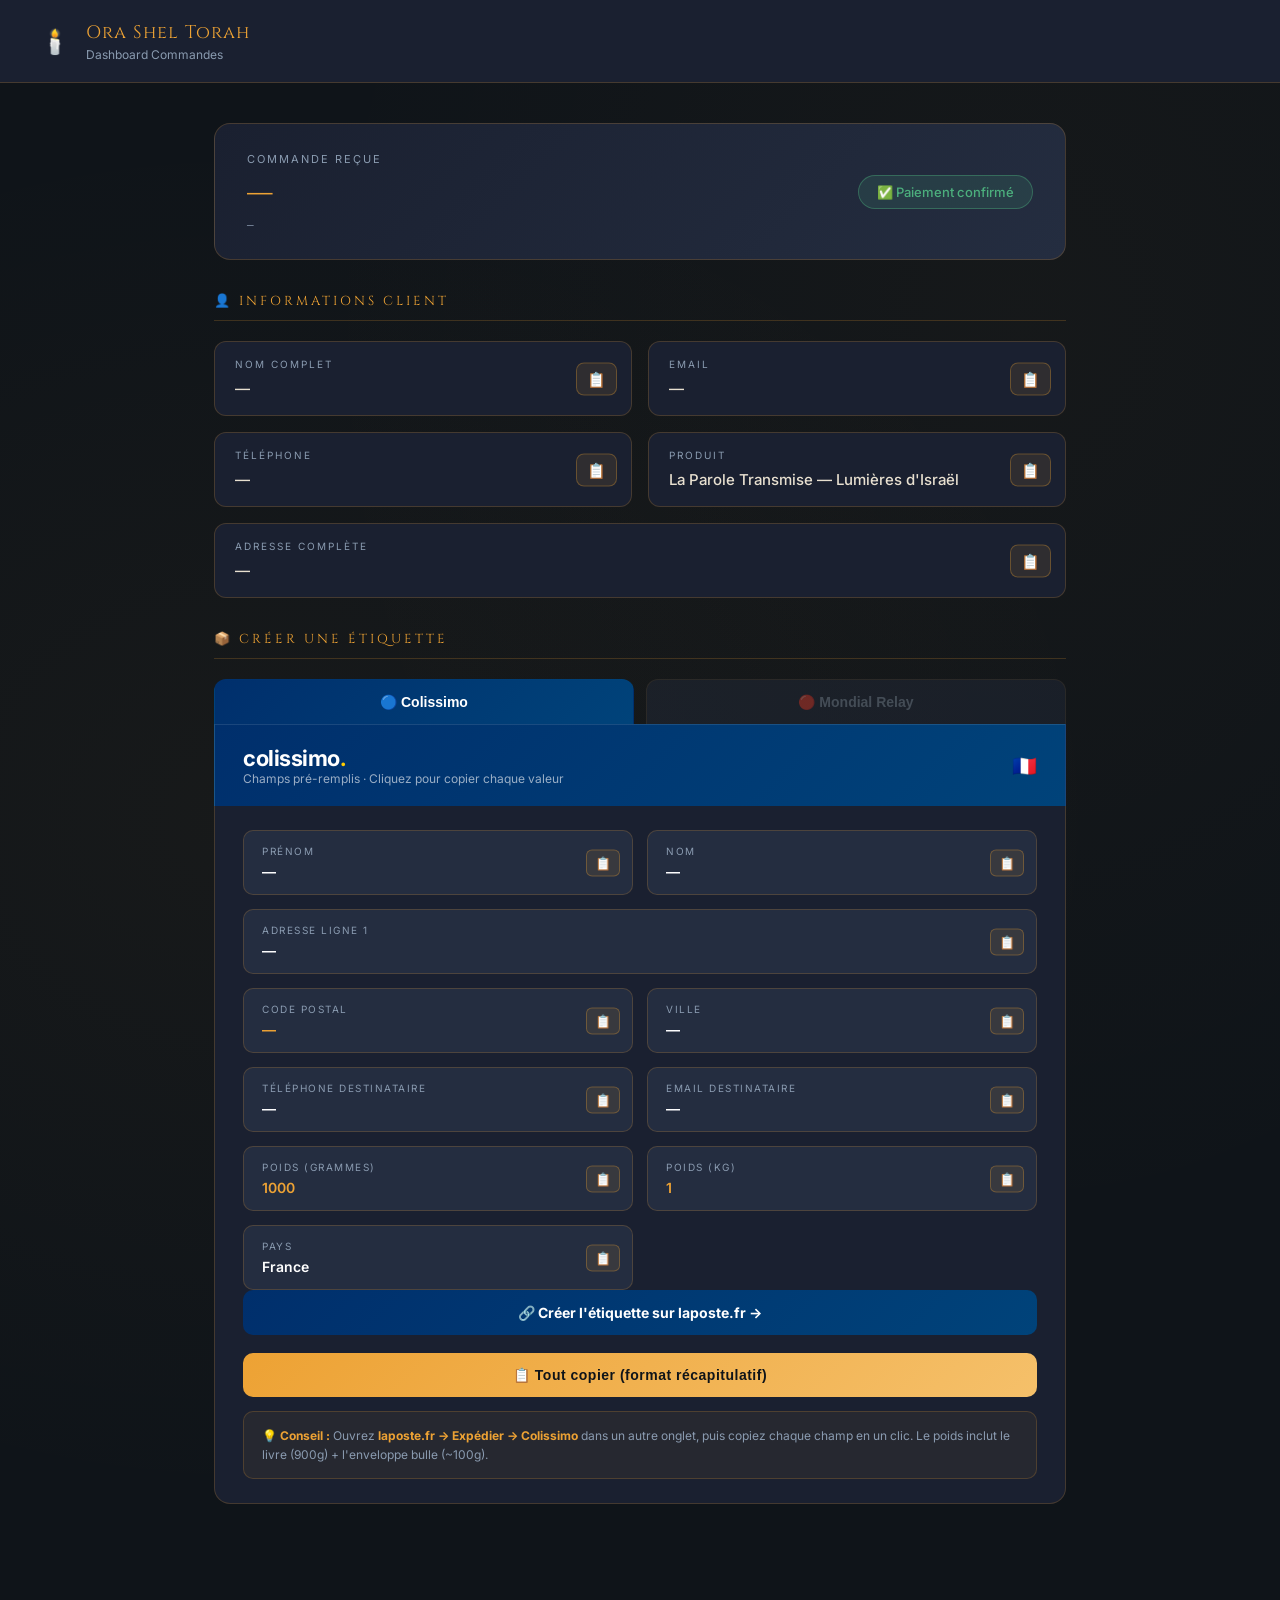
==== commit 107ad1a4: "PT: sitemap propre + noindex admin/success Co-authored-by: Cursor <cursoragent@cursor.com>" ====
--- a/admin.html
+++ b/admin.html
@@ -2,6 +2,7 @@
 <html lang="fr">
 <head>
 <meta charset="UTF-8">
+<meta name="robots" content="noindex, nofollow">
 <meta name="viewport" content="width=device-width, initial-scale=1.0">
 <title>Dashboard Commandes — Ora Shel Torah</title>
 <link href="https://fonts.googleapis.com/css2?family=Cinzel:wght@400;600&family=Inter:wght@300;400;500;600&display=swap" rel="stylesheet">
@@ -225,6 +226,12 @@
     border-color: transparent;
   }
 
+  .disabled-tab {
+    opacity: 0.35;
+    cursor: not-allowed;
+    pointer-events: none;
+  }
+
   .tab-panel { display: none; }
   .tab-panel.active { display: block; }
 
@@ -578,6 +585,15 @@
 
     </div>
 
+    <a href="https://www.laposte.fr/professionnel/espaceClient" 
+       target="_blank"
+       style="display:block; width:100%; margin-bottom:12px; 
+       background:linear-gradient(135deg,#002f6c,#00437a); 
+       color:#fff; text-align:center; padding:14px; 
+       border-radius:10px; text-decoration:none; 
+       font-weight:700; font-size:14px;">
+      🔗 Créer l'étiquette sur laposte.fr →
+    </a>
     <button class="copy-all-btn" onclick="copyAll()">📋 Tout copier (format récapitulatif)</button>
 
     <div class="note">
@@ -649,6 +665,15 @@
 
     </div>
 
+    <a href="https://connect.mondialrelay.com" 
+       target="_blank"
+       style="display:block; width:100%; margin-bottom:12px; 
+       background:linear-gradient(135deg,#e30613,#c0000f); 
+       color:#fff; text-align:center; padding:14px; 
+       border-radius:10px; text-decoration:none; 
+       font-weight:700; font-size:14px;">
+      🔗 Créer l'étiquette sur Mondial Relay →
+    </a>
     <button class="copy-all-btn mr" onclick="copyAllMR()">📋 Tout copier (format Mondial Relay)</button>
 
     <div class="note">
@@ -664,42 +689,74 @@
 <div class="toast" id="toast">✅ Copié !</div>
 
 <script>
-  // Lecture des paramètres URL
-  const params = new URLSearchParams(window.location.search);
-  const name    = params.get('name')    || '';
-  const email   = params.get('email')   || '';
-  const phone   = params.get('phone')   || '';
-  const address = params.get('address') || '';
-  const product = params.get('product') || "La Parole Transmise — Lumières d'Israël";
-  const session = params.get('session') || '';
-  const amount  = params.get('amount')  || '';
-
-  // Décomposer le nom en prénom / nom
-  const nameParts = name.trim().split(' ');
-  const firstname = nameParts[0] || '';
-  const lastname  = nameParts.slice(1).join(' ') || '';
-
-  // Décomposer l'adresse : "27 boulevard des belges, LYON 69006"
-  // Format attendu: "rue, VILLE CP" ou "rue, VILLE, CP"
-  let addr1 = '', city = '', zip = '';
-  const addrParts = address.split(',');
+function switchTab(tab) {
+  var panels = ['colissimo', 'mr'];
+  panels.forEach(function(p) {
+    var panel = document.getElementById('panel-' + p);
+    var btn = document.getElementById('tab-' + p);
+    if (panel) panel.classList.remove('active');
+    if (btn) {
+      btn.className = 'tab-btn';
+      if (p !== tab) btn.style.opacity = '0.4';
+      else btn.style.opacity = '1';
+    }
+  });
+  var activePanel = document.getElementById('panel-' + tab);
+  var activeBtn = document.getElementById('tab-' + tab);
+  if (activePanel) activePanel.classList.add('active');
+  if (activeBtn) {
+    if (tab === 'colissimo') activeBtn.className = 'tab-btn active-colissimo';
+    else activeBtn.className = 'tab-btn active-mr';
+  }
+}
+
+window.addEventListener('DOMContentLoaded', function() {
+  var params = new URLSearchParams(window.location.search);
+  
+  function getP(key) {
+    var val = params.get(key);
+    return val ? decodeURIComponent(val) : '';
+  }
+
+  var name     = getP('name');
+  var email    = getP('email');
+  var phone    = getP('phone');
+  var address  = getP('address');
+  var amount   = getP('amount');
+  var session  = getP('session');
+  var shipping = getP('shipping');
+  var relayId      = getP('relay_id');
+  var relayName    = getP('relay_name');
+  var relayAddress = getP('relay_address');
+  var relayCity    = getP('relay_city');
+  var product  = getP('product') || "La Parole Transmise — Lumières d'Israël";
+
+  var nameParts  = name.trim().split(' ');
+  var firstname  = nameParts[0] || '';
+  var lastname   = nameParts.slice(1).join(' ') || '';
+
+  var addr1 = '', city = '', zip = '';
+  var addrParts = address.split(',');
   if (addrParts.length >= 2) {
     addr1 = addrParts[0].trim();
-    const cityZipPart = addrParts.slice(1).join(',').trim();
-    // Cherche le code postal (5 chiffres)
-    const zipMatch = cityZipPart.match(/\b(\d{5})\b/);
+    var cityZip = addrParts.slice(1).join(',').trim();
+    var zipMatch = cityZip.match(/\b(\d{5})\b/);
     if (zipMatch) {
       zip  = zipMatch[1];
-      city = cityZipPart.replace(zip, '').trim().replace(/^[\s,]+|[\s,]+$/g, '');
+      city = cityZip.replace(zip, '').trim().replace(/^[\s,]+|[\s,]+$/g, '');
     } else {
-      city = cityZipPart;
+      city = cityZip;
     }
   } else {
     addr1 = address;
   }
 
-  // Remplir les champs
-  setText('display-amount', amount ? amount + ' €' : '44,80 €');
+  function setText(id, val) {
+    var el = document.getElementById(id);
+    if (el) el.textContent = val || '—';
+  }
+
+  setText('display-amount', amount ? amount + ' €' : '—');
   setText('display-ref', session);
   setText('val-name', name);
   setText('val-email', email);
@@ -715,87 +772,84 @@
   setText('col-phone', phone);
   setText('col-email', email);
 
-  function setText(id, val) {
-    const el = document.getElementById(id);
-    if (el) el.textContent = val || '—';
-  }
-
-  function copyField(id, btn) {
-    const el = document.getElementById(id);
-    if (!el) return;
-    copyText(el.textContent, btn);
-  }
-
-  function copyText(text, btn) {
-    if (text === '—') return;
-    navigator.clipboard.writeText(text).then(() => {
-      if (btn) {
-        btn.textContent = '✅';
-        btn.classList.add('copied');
-        setTimeout(() => {
-          btn.textContent = '📋';
-          btn.classList.remove('copied');
-        }, 1800);
-      }
-      showToast();
-    });
-  }
-
   setText('mr-firstname', firstname);
   setText('mr-lastname', lastname);
   setText('mr-phone', phone);
   setText('mr-email', email);
   setText('mr-zip', zip);
-
-  function switchTab(tab) {
-    document.getElementById('panel-colissimo').classList.remove('active');
-    document.getElementById('panel-mr').classList.remove('active');
-    document.getElementById('tab-colissimo').className = 'tab-btn';
-    document.getElementById('tab-mr').className = 'tab-btn';
-
-    document.getElementById('panel-' + tab).classList.add('active');
-    if (tab === 'colissimo') {
-      document.getElementById('tab-colissimo').className = 'tab-btn active-colissimo';
-    } else {
-      document.getElementById('tab-mr').className = 'tab-btn active-mr';
+  var relayInput = document.getElementById('relay-id');
+  if (relayInput && relayId) {
+    relayInput.value = relayId;
+    relayInput.style.borderColor = '#4caf7d';
+  }
+  if (relayId) {
+    var mrNote = document.querySelector('.mr-note');
+    if (mrNote) mrNote.innerHTML = '✅ <strong>Point relais confirmé par le client :</strong> '
+      + relayName + ' — ' + relayAddress + ', ' + relayCity
+      + ' (ID : ' + relayId + ')';
+  }
+
+  var isMR = shipping.toLowerCase().includes('relay') || 
+             shipping.toLowerCase().includes('mondial');
+  switchTab(isMR ? 'mr' : 'colissimo');
+});
+
+function copyField(id, btn) {
+  var el = document.getElementById(id);
+  if (!el) return;
+  copyText(el.textContent, btn);
+}
+
+function copyText(text, btn) {
+  if (!text || text === '—') return;
+  navigator.clipboard.writeText(text).then(function() {
+    if (btn) {
+      btn.textContent = '✅';
+      setTimeout(function() { btn.textContent = '📋'; }, 1800);
     }
-  }
-
-  function copyAllMR() {
-    const relayId = document.getElementById('relay-id').value || '(à compléter)';
-    const lines = [
-      `Prénom : ${document.getElementById('mr-firstname').textContent}`,
-      `Nom : ${document.getElementById('mr-lastname').textContent}`,
-      `Téléphone : ${document.getElementById('mr-phone').textContent}`,
-      `Email : ${document.getElementById('mr-email').textContent}`,
-      `Code postal : ${document.getElementById('mr-zip').textContent}`,
-      `Point Relais ID : ${relayId}`,
-      `Poids : 1 kg`,
-    ].join('\n');
-    navigator.clipboard.writeText(lines).then(() => showToast('✅ Récapitulatif MR copié !'));
-  }
-
-
-    const lines = [
-      `Prénom : ${document.getElementById('col-firstname').textContent}`,
-      `Nom : ${document.getElementById('col-lastname').textContent}`,
-      `Adresse : ${document.getElementById('col-addr1').textContent}`,
-      `Code postal : ${document.getElementById('col-zip').textContent}`,
-      `Ville : ${document.getElementById('col-city').textContent}`,
-      `Téléphone : ${document.getElementById('col-phone').textContent}`,
-      `Email : ${document.getElementById('col-email').textContent}`,
-      `Poids : 1 kg`,
-      `Pays : France`,
-    ].join('\n');
-    navigator.clipboard.writeText(lines).then(() => showToast('✅ Récapitulatif copié !'));
-  }
-
-  function showToast(msg) {
-    const t = document.getElementById('toast');
-    t.textContent = msg || '✅ Copié !';
-    t.classList.add('show');
-    setTimeout(() => t.classList.remove('show'), 2000);
-  }
+    showToast();
+  });
+}
+
+function copyAll() {
+  var lines = [
+    'Prénom : ' + (document.getElementById('col-firstname').textContent),
+    'Nom : ' + (document.getElementById('col-lastname').textContent),
+    'Adresse : ' + (document.getElementById('col-addr1').textContent),
+    'Code postal : ' + (document.getElementById('col-zip').textContent),
+    'Ville : ' + (document.getElementById('col-city').textContent),
+    'Téléphone : ' + (document.getElementById('col-phone').textContent),
+    'Email : ' + (document.getElementById('col-email').textContent),
+    'Poids : 1 kg',
+    'Pays : France'
+  ].join('\n');
+  navigator.clipboard.writeText(lines).then(function() {
+    showToast('✅ Récapitulatif copié !');
+  });
+}
+
+function copyAllMR() {
+  var relayId = document.getElementById('relay-id').value || '(à compléter)';
+  var lines = [
+    'Prénom : ' + (document.getElementById('mr-firstname').textContent),
+    'Nom : ' + (document.getElementById('mr-lastname').textContent),
+    'Téléphone : ' + (document.getElementById('mr-phone').textContent),
+    'Email : ' + (document.getElementById('mr-email').textContent),
+    'Code postal : ' + (document.getElementById('mr-zip').textContent),
+    'Point Relais ID : ' + relayId,
+    'Poids : 1 kg'
+  ].join('\n');
+  navigator.clipboard.writeText(lines).then(function() {
+    showToast('✅ Récapitulatif MR copié !');
+  });
+}
+
+function showToast(msg) {
+  var t = document.getElementById('toast');
+  t.textContent = msg || '✅ Copié !';
+  t.classList.add('show');
+  setTimeout(function() { t.classList.remove('show'); }, 2000);
+}
 </script>
 </body>
 </html>
